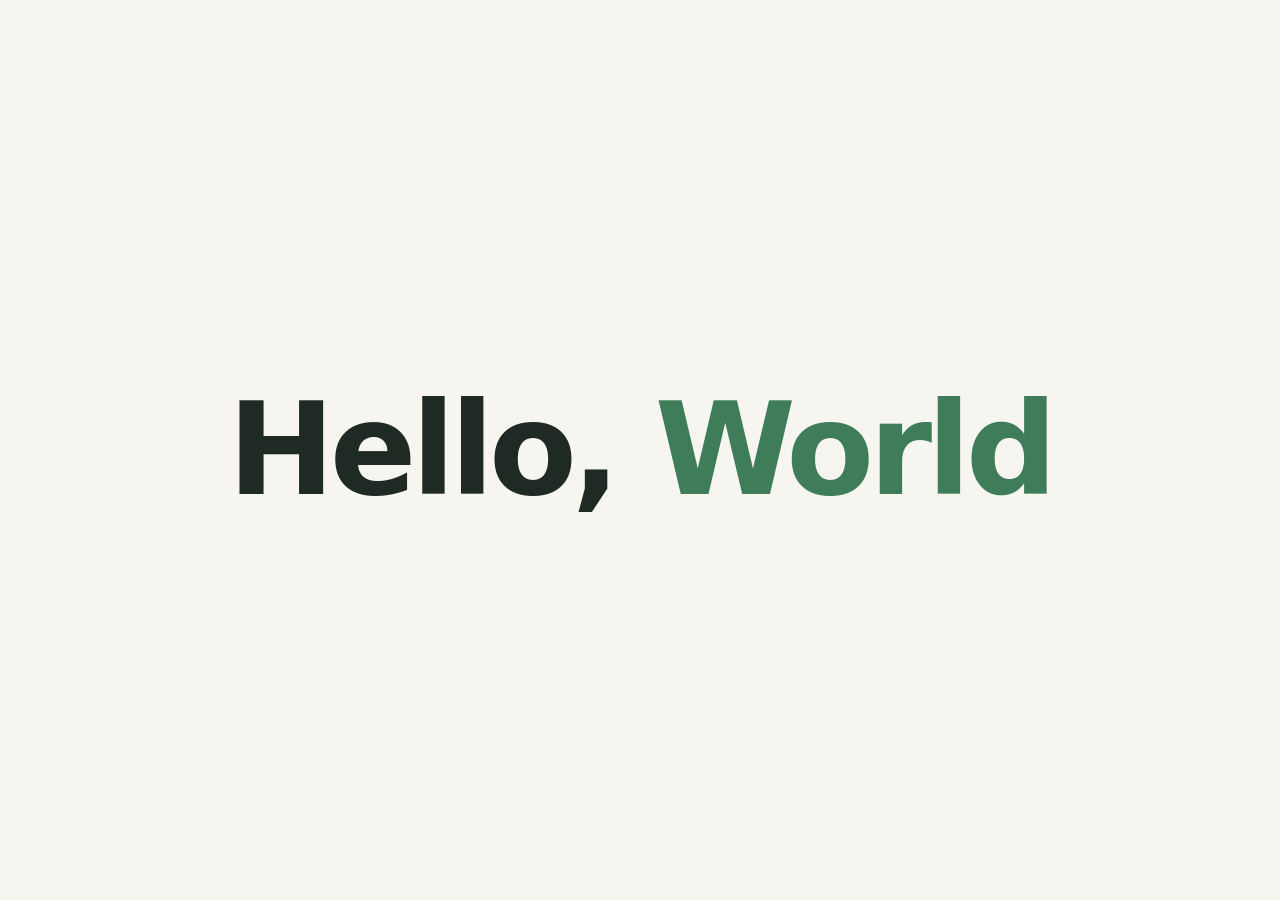
==== index.html @ 38454e84 "Add hello world page" ====
<!doctype html>
<html lang="en">
<head>
  <meta charset="utf-8">
  <meta name="viewport" content="width=device-width, initial-scale=1">
  <title>Hello World</title>
  <style>
    :root { --bg: #f7f5ef; --ink: #1f2a24; --accent: #3f7d5a; }
    @media (prefers-color-scheme: dark) {
      :root { --bg: #141a17; --ink: #e8efe9; --accent: #7fc49b; }
    }
    * { box-sizing: border-box; margin: 0; }
    body {
      min-height: 100vh;
      display: grid;
      place-items: center;
      background: var(--bg);
      color: var(--ink);
      font-family: ui-sans-serif, system-ui, -apple-system, "Segoe UI", sans-serif;
      padding: 16px;
    }
    h1 {
      font-size: clamp(3rem, 12vw, 8rem);
      font-weight: 800;
      letter-spacing: -0.04em;
      line-height: 1;
      text-align: center;
    }
    h1 span { color: var(--accent); }
  </style>
</head>
<body>
  <h1>Hello, <span>World</span></h1>
</body>
</html>
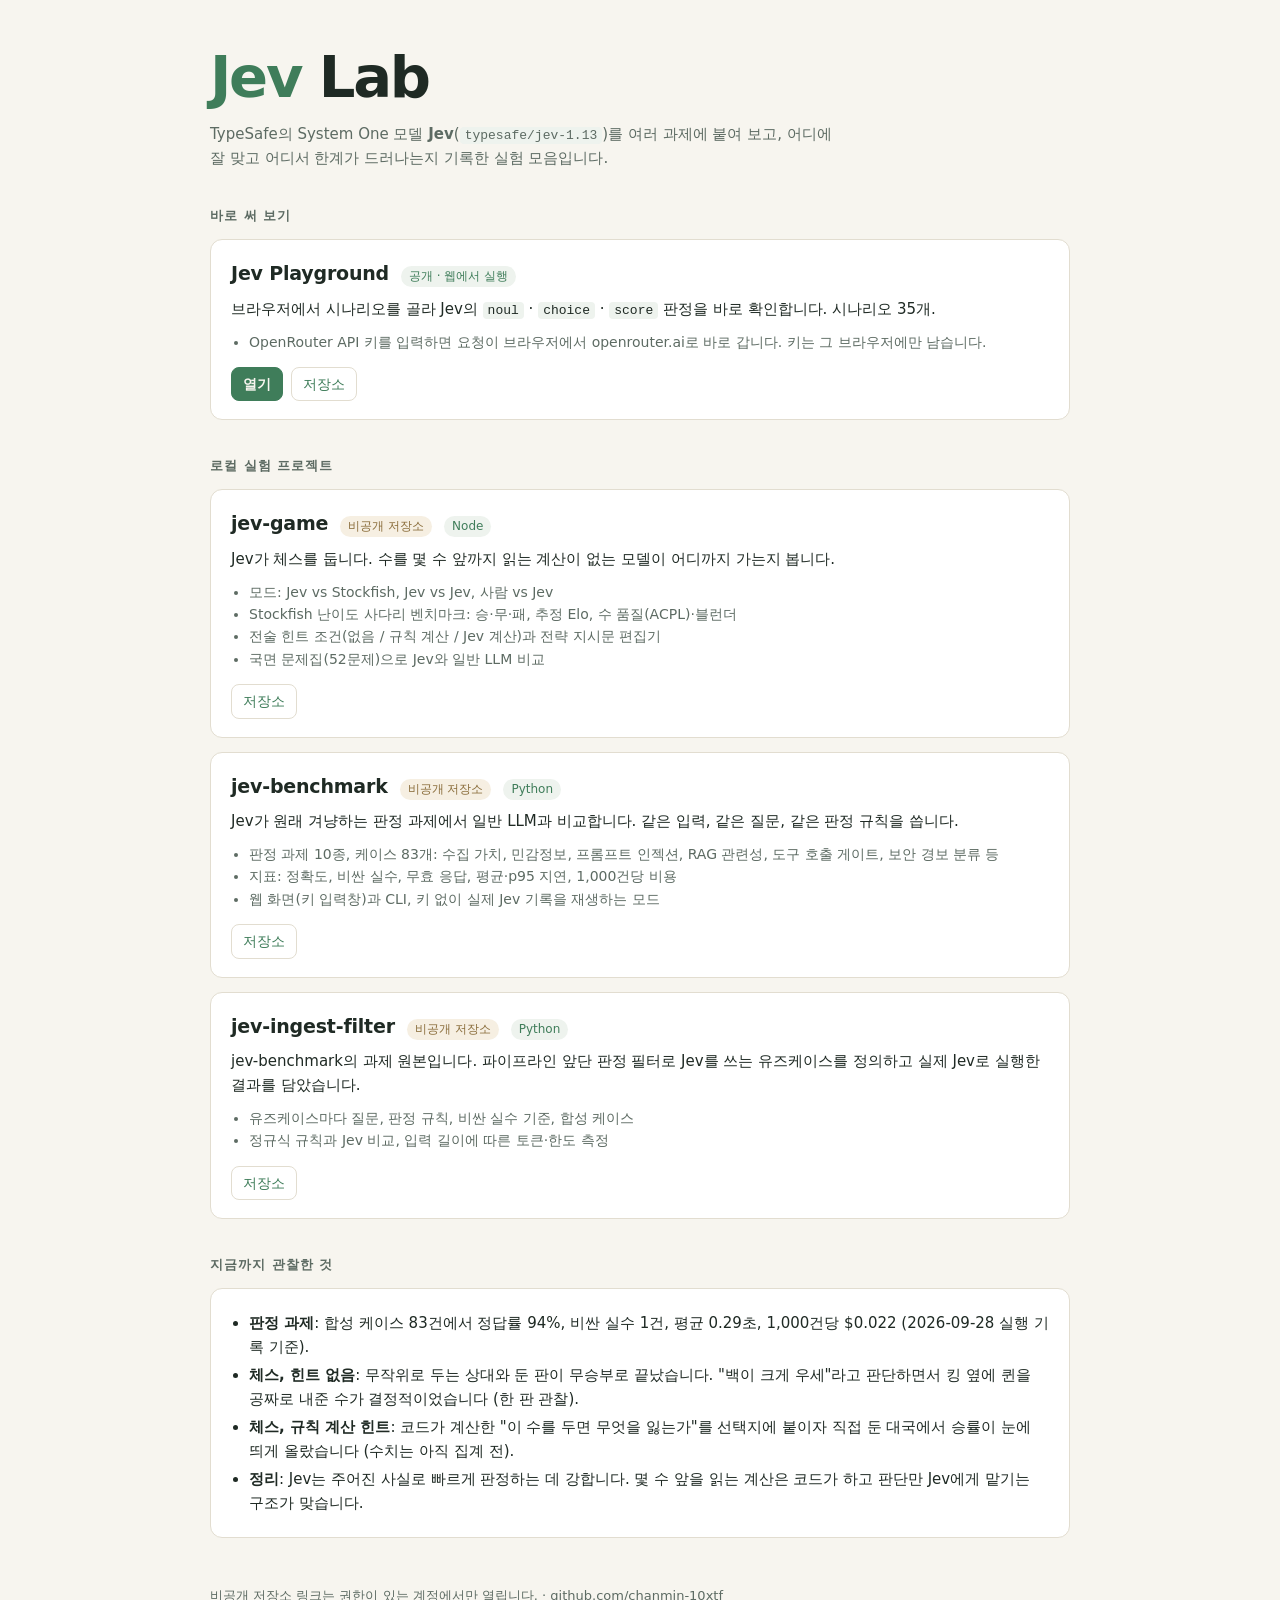
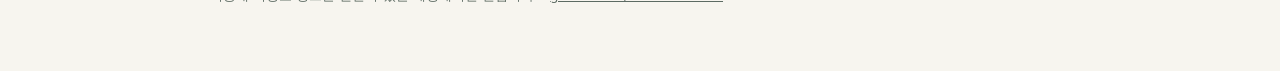
==== commit 0b507f05: "루트를 Jev 실험 목록 페이지로 교체 Hello World 자리표시 페이지를 jev-playground, jev-game, jev-benchmark, jev-ingest-filt" ====
--- a/index.html
+++ b/index.html
@@ -1,35 +1,113 @@
 <!doctype html>
-<html lang="en">
+<html lang="ko">
 <head>
   <meta charset="utf-8">
   <meta name="viewport" content="width=device-width, initial-scale=1">
-  <title>Hello World</title>
+  <title>Jev Lab</title>
+  <meta name="description" content="TypeSafe Jev(System One 모델)를 여러 과제에 붙여 본 실험 모음">
   <style>
-    :root { --bg: #f7f5ef; --ink: #1f2a24; --accent: #3f7d5a; }
+    :root { --bg: #f7f5ef; --panel: #ffffff; --ink: #1f2a24; --muted: #5d6b63; --line: #e2ddd0; --accent: #3f7d5a; --tag: #eef3ee; --lock: #8a6d3b; --lock-bg: #f6efe2; }
     @media (prefers-color-scheme: dark) {
-      :root { --bg: #141a17; --ink: #e8efe9; --accent: #7fc49b; }
+      :root { --bg: #141a17; --panel: #1b231f; --ink: #e8efe9; --muted: #9aa9a0; --line: #2a352f; --accent: #7fc49b; --tag: #22302a; --lock: #d8b779; --lock-bg: #2b271d; }
     }
     * { box-sizing: border-box; margin: 0; }
-    body {
-      min-height: 100vh;
-      display: grid;
-      place-items: center;
-      background: var(--bg);
-      color: var(--ink);
-      font-family: ui-sans-serif, system-ui, -apple-system, "Segoe UI", sans-serif;
-      padding: 16px;
-    }
-    h1 {
-      font-size: clamp(3rem, 12vw, 8rem);
-      font-weight: 800;
-      letter-spacing: -0.04em;
-      line-height: 1;
-      text-align: center;
-    }
+    body { background: var(--bg); color: var(--ink); font: 15px/1.6 ui-sans-serif, system-ui, -apple-system, "Segoe UI", "Apple SD Gothic Neo", sans-serif; padding: 48px 16px 64px; }
+    main { max-width: 860px; margin: 0 auto; }
+    h1 { font-size: clamp(2.2rem, 7vw, 3.6rem); font-weight: 800; letter-spacing: -0.04em; line-height: 1.05; }
     h1 span { color: var(--accent); }
+    .lead { color: var(--muted); margin: 14px 0 36px; max-width: 640px; }
+    h2 { font-size: 13px; letter-spacing: .08em; text-transform: uppercase; color: var(--muted); margin: 36px 0 12px; }
+    .list { display: grid; gap: 14px; }
+    .card { background: var(--panel); border: 1px solid var(--line); border-radius: 12px; padding: 18px 20px; }
+    .card header { display: flex; flex-wrap: wrap; align-items: baseline; gap: 8px 12px; }
+    .card h3 { font-size: 19px; letter-spacing: -0.01em; }
+    .badge { font-size: 12px; padding: 1px 8px; border-radius: 999px; background: var(--tag); color: var(--accent); white-space: nowrap; }
+    .badge.private { background: var(--lock-bg); color: var(--lock); }
+    .card p { margin-top: 8px; }
+    .card ul { margin: 10px 0 0; padding-left: 18px; color: var(--muted); font-size: 14px; }
+    .links { display: flex; flex-wrap: wrap; gap: 8px; margin-top: 14px; }
+    .links a { font-size: 14px; color: var(--accent); text-decoration: none; border: 1px solid var(--line); border-radius: 8px; padding: 5px 11px; }
+    .links a:hover { border-color: var(--accent); }
+    .links a.primary { background: var(--accent); color: var(--bg); border-color: var(--accent); font-weight: 600; }
+    code { font: 13px ui-monospace, SFMono-Regular, Menlo, monospace; background: var(--tag); padding: 1px 5px; border-radius: 4px; }
+    .notes li { margin: 4px 0; }
+    footer { margin-top: 48px; color: var(--muted); font-size: 13px; }
   </style>
 </head>
 <body>
-  <h1>Hello, <span>World</span></h1>
+<main>
+  <h1><span>Jev</span> Lab</h1>
+  <p class="lead">
+    TypeSafe의 System One 모델 <b>Jev</b>(<code>typesafe/jev-1.13</code>)를 여러 과제에 붙여 보고,
+    어디에 잘 맞고 어디서 한계가 드러나는지 기록한 실험 모음입니다.
+  </p>
+
+  <h2>바로 써 보기</h2>
+  <div class="list">
+    <article class="card">
+      <header><h3>Jev Playground</h3><span class="badge">공개 · 웹에서 실행</span></header>
+      <p>브라우저에서 시나리오를 골라 Jev의 <code>noul</code> · <code>choice</code> · <code>score</code> 판정을 바로 확인합니다. 시나리오 35개.</p>
+      <ul><li>OpenRouter API 키를 입력하면 요청이 브라우저에서 openrouter.ai로 바로 갑니다. 키는 그 브라우저에만 남습니다.</li></ul>
+      <div class="links">
+        <a class="primary" href="./jev-playground/">열기</a>
+        <a href="https://github.com/chanmin-10xtf/jev-playground">저장소</a>
+      </div>
+    </article>
+  </div>
+
+  <h2>로컬 실험 프로젝트</h2>
+  <div class="list">
+    <article class="card">
+      <header><h3>jev-game</h3><span class="badge private">비공개 저장소</span><span class="badge">Node</span></header>
+      <p>Jev가 체스를 둡니다. 수를 몇 수 앞까지 읽는 계산이 없는 모델이 어디까지 가는지 봅니다.</p>
+      <ul>
+        <li>모드: Jev vs Stockfish, Jev vs Jev, 사람 vs Jev</li>
+        <li>Stockfish 난이도 사다리 벤치마크: 승·무·패, 추정 Elo, 수 품질(ACPL)·블런더</li>
+        <li>전술 힌트 조건(없음 / 규칙 계산 / Jev 계산)과 전략 지시문 편집기</li>
+        <li>국면 문제집(52문제)으로 Jev와 일반 LLM 비교</li>
+      </ul>
+      <div class="links">
+        <a href="https://github.com/chanmin-10xtf/jev-game">저장소</a>
+      </div>
+    </article>
+
+    <article class="card">
+      <header><h3>jev-benchmark</h3><span class="badge private">비공개 저장소</span><span class="badge">Python</span></header>
+      <p>Jev가 원래 겨냥하는 판정 과제에서 일반 LLM과 비교합니다. 같은 입력, 같은 질문, 같은 판정 규칙을 씁니다.</p>
+      <ul>
+        <li>판정 과제 10종, 케이스 83개: 수집 가치, 민감정보, 프롬프트 인젝션, RAG 관련성, 도구 호출 게이트, 보안 경보 분류 등</li>
+        <li>지표: 정확도, 비싼 실수, 무효 응답, 평균·p95 지연, 1,000건당 비용</li>
+        <li>웹 화면(키 입력창)과 CLI, 키 없이 실제 Jev 기록을 재생하는 모드</li>
+      </ul>
+      <div class="links">
+        <a href="https://github.com/chanmin-10xtf/jev-benchmark">저장소</a>
+      </div>
+    </article>
+
+    <article class="card">
+      <header><h3>jev-ingest-filter</h3><span class="badge private">비공개 저장소</span><span class="badge">Python</span></header>
+      <p>jev-benchmark의 과제 원본입니다. 파이프라인 앞단 판정 필터로 Jev를 쓰는 유즈케이스를 정의하고 실제 Jev로 실행한 결과를 담았습니다.</p>
+      <ul>
+        <li>유즈케이스마다 질문, 판정 규칙, 비싼 실수 기준, 합성 케이스</li>
+        <li>정규식 규칙과 Jev 비교, 입력 길이에 따른 토큰·한도 측정</li>
+      </ul>
+      <div class="links">
+        <a href="https://github.com/chanmin-10xtf/jev-ingest-filter">저장소</a>
+      </div>
+    </article>
+  </div>
+
+  <h2>지금까지 관찰한 것</h2>
+  <article class="card">
+    <ul class="notes" style="color:var(--ink);font-size:15px;margin:0">
+      <li><b>판정 과제</b>: 합성 케이스 83건에서 정답률 94%, 비싼 실수 1건, 평균 0.29초, 1,000건당 $0.022 (2026-09-28 실행 기록 기준).</li>
+      <li><b>체스, 힌트 없음</b>: 무작위로 두는 상대와 둔 판이 무승부로 끝났습니다. "백이 크게 우세"라고 판단하면서 킹 옆에 퀸을 공짜로 내준 수가 결정적이었습니다 (한 판 관찰).</li>
+      <li><b>체스, 규칙 계산 힌트</b>: 코드가 계산한 "이 수를 두면 무엇을 잃는가"를 선택지에 붙이자 직접 둔 대국에서 승률이 눈에 띄게 올랐습니다 (수치는 아직 집계 전).</li>
+      <li><b>정리</b>: Jev는 주어진 사실로 빠르게 판정하는 데 강합니다. 몇 수 앞을 읽는 계산은 코드가 하고 판단만 Jev에게 맡기는 구조가 맞습니다.</li>
+    </ul>
+  </article>
+
+  <footer>비공개 저장소 링크는 권한이 있는 계정에서만 열립니다. · <a href="https://github.com/chanmin-10xtf" style="color:inherit">github.com/chanmin-10xtf</a></footer>
+</main>
 </body>
 </html>
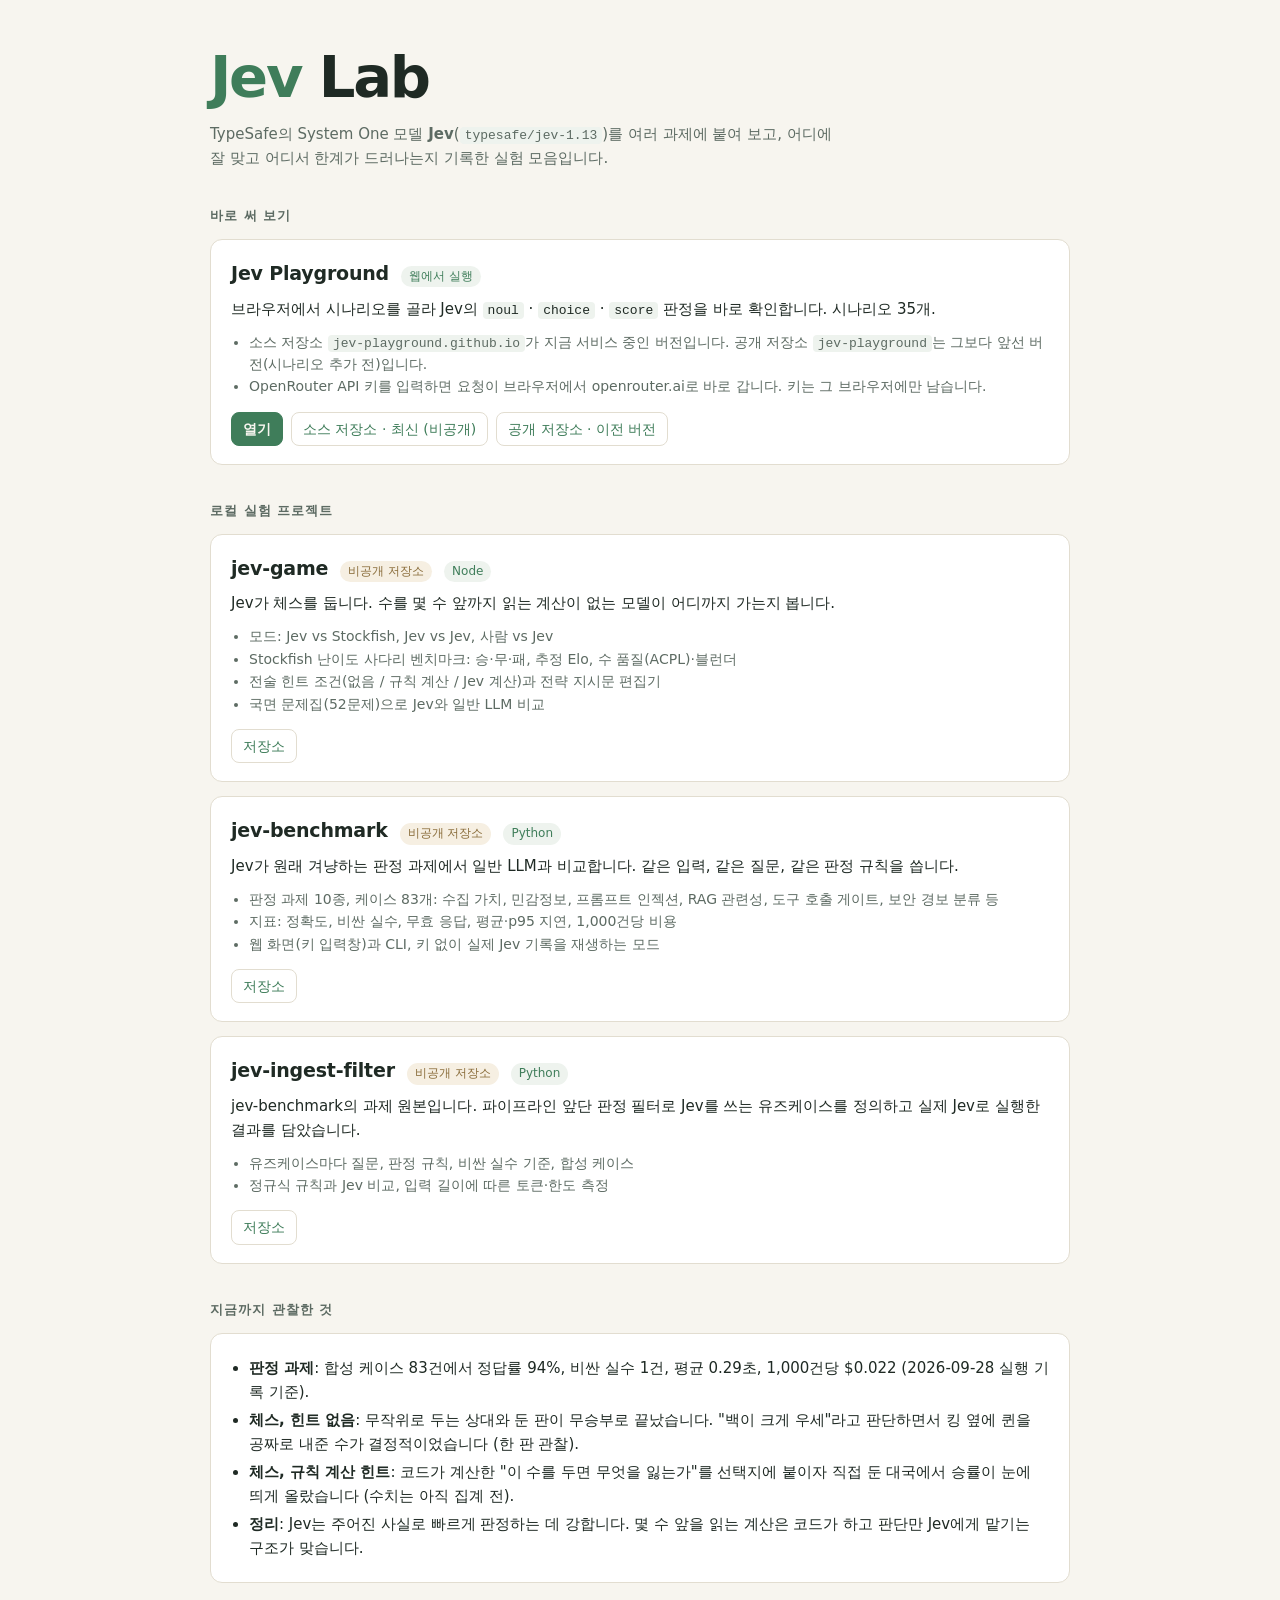
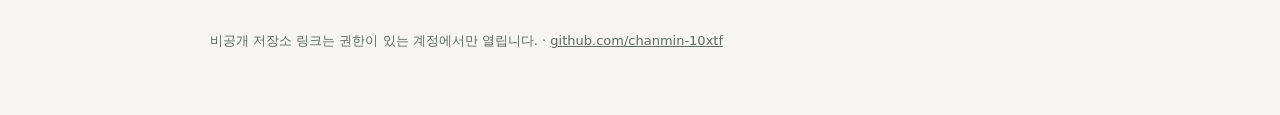
==== commit 705527c9: "목록에 jev-playground.github.io 소스 저장소 추가 Jev Playground 카드에 서비스 중인 버전의 소스 저장소(비공개)를 링크하고, 공개 저장소 jev-p" ====
--- a/index.html
+++ b/index.html
@@ -4,6 +4,7 @@
   <meta charset="utf-8">
   <meta name="viewport" content="width=device-width, initial-scale=1">
   <title>Jev Lab</title>
+  <link rel="icon" href="data:image/svg+xml,<svg xmlns=%22http://www.w3.org/2000/svg%22 viewBox=%220 0 100 100%22><text y=%22.9em%22 font-size=%2290%22>🧪</text></svg>">
   <meta name="description" content="TypeSafe Jev(System One 모델)를 여러 과제에 붙여 본 실험 모음">
   <style>
     :root { --bg: #f7f5ef; --panel: #ffffff; --ink: #1f2a24; --muted: #5d6b63; --line: #e2ddd0; --accent: #3f7d5a; --tag: #eef3ee; --lock: #8a6d3b; --lock-bg: #f6efe2; }
@@ -45,12 +46,14 @@
   <h2>바로 써 보기</h2>
   <div class="list">
     <article class="card">
-      <header><h3>Jev Playground</h3><span class="badge">공개 · 웹에서 실행</span></header>
+      <header><h3>Jev Playground</h3><span class="badge">웹에서 실행</span></header>
       <p>브라우저에서 시나리오를 골라 Jev의 <code>noul</code> · <code>choice</code> · <code>score</code> 판정을 바로 확인합니다. 시나리오 35개.</p>
-      <ul><li>OpenRouter API 키를 입력하면 요청이 브라우저에서 openrouter.ai로 바로 갑니다. 키는 그 브라우저에만 남습니다.</li></ul>
+      <ul><li>소스 저장소 <code>jev-playground.github.io</code>가 지금 서비스 중인 버전입니다. 공개 저장소 <code>jev-playground</code>는 그보다 앞선 버전(시나리오 추가 전)입니다.</li>
+        <li>OpenRouter API 키를 입력하면 요청이 브라우저에서 openrouter.ai로 바로 갑니다. 키는 그 브라우저에만 남습니다.</li></ul>
       <div class="links">
         <a class="primary" href="./jev-playground/">열기</a>
-        <a href="https://github.com/chanmin-10xtf/jev-playground">저장소</a>
+        <a href="https://github.com/chanmin-10xtf/jev-playground.github.io">소스 저장소 · 최신 (비공개)</a>
+        <a href="https://github.com/chanmin-10xtf/jev-playground">공개 저장소 · 이전 버전</a>
       </div>
     </article>
   </div>
